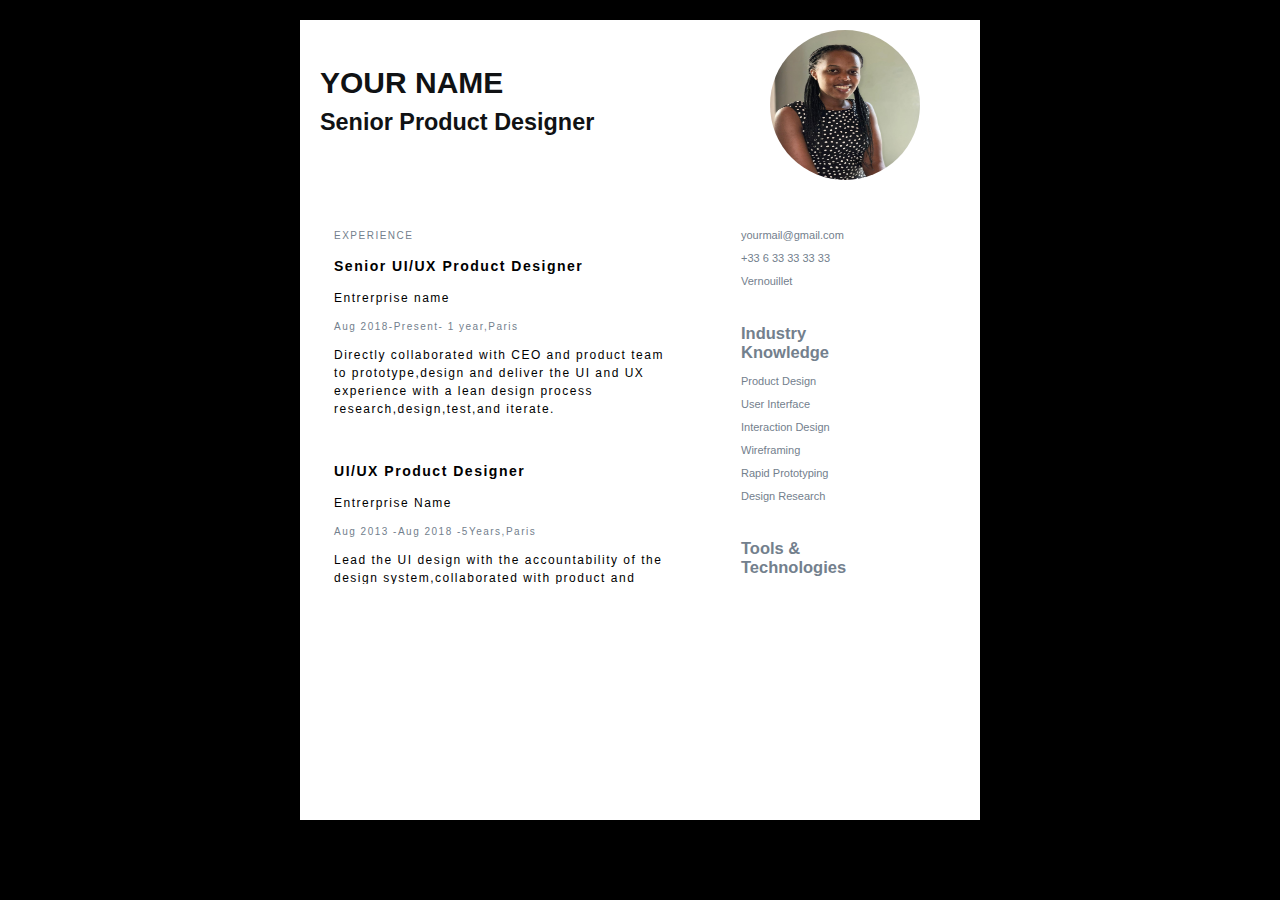
==== index.html @ 4159f377 "second commit" ====
<!DOCTYPE html>
<html lang="en">

<head>
    <meta charset="UTF-8">
    <meta http-equiv="X-UA-Compatible" content="IE=edge">
    <meta name="viewport" content="width=device-width, initial-scale=1.0">
    <link rel="stylesheet" href="./css/style.css">
    <title>CV</title>
</head>

<body>
    <main>
        <div class="header">
            <div id="text">
                <h2>YOUR NAME</h2>
                <h3>Senior Product Designer</h3>
            </div>
            <div id="profile">
                <Center><img src="../Picture.jpeg"></Center>
            </div>
        </div>
        <div class="bodyGen">
            <div id="experience">

                <p class="date">EXPERIENCE</p>
                <h3>Senior UI/UX Product Designer</h3>
                <p>Entrerprise name</p>
                <p class="date">Aug 2018-Present- 1 year,Paris</p>
                <p>Directly collaborated with CEO and product team to
                    prototype,design and deliver the UI and UX experience
                    with a lean design process research,design,test,and iterate.
                </p>
                </br>
                <h3>UI/UX Product Designer</h3>
                <p>Entrerprise Name</p>
                <p class="date">Aug 2013 -Aug 2018 -5Years,Paris</p>
                <p>Lead the UI design with the accountability
                    of the design system,collaborated with product
                    and development teams on core projects to improve
                    product interfaces and experiences.
                </p>
                </br>
                <h3>UI Designer</h3>
                <p>Entrerprise Name</p>
                <p class="date">Aug 2012- July 2013- 1 year,Paris</p>
                <p>Designed mobile UI applications for Orange R&D
                    departement,BNP,Paribas,La Poste,Le Cned...
                </p>
                </br>

                <h3>Graphic Designer</h3>
                <p>Entrerprise name</p>
                <p class="date">sept 2010- july2012 - 2 years,Paris</p>
                <p>Designed print and web applications for Pau Brasil,
                    Renault,Le theatre du Mantois,La mairie de Mantes la
                    la ville...
                </p>
                </br>
                <p class="date">EDUCATION</p>
                <h3>Bachelor European in Graphic Design</h3>
                <h>school name</h></br>
                <h class="date">2009-2010,Bagnolet</h>
                </br>
                <h3>BTS Communication Visuelle option Multimedia</h3>
                <p>School name</p>
                <p class="date">2007-2009,Bagnolet</p>
            </div>
            <div id="address">
                <p>yourmail@gmail.com</p>
                <p>+33 6 33 33 33 33 </p>
                <p>Vernouillet</p>
                </br>
                <h2>Industry Knowledge</h2>
                <p>Product Design</p>
                <p>User Interface</p>
                <p>Interaction Design</p>
                <p>Wireframing</p>
                <p>Rapid Prototyping</p>
                <p>Design Research</p>
                </br>
                <h2>Tools & Technologies</h2>
                <p>Figma,Sketch,Protopie</p>
                <p>Framer,Invision,Abstract</p>
                <p>Zeplin,Google Analytics</p>
                <p>Amplitude,Fullstory...</p>
                </br>
                <h2>Other Skills</h2>
                <p>HTML,CSS,jQuery</p>
                </br>
                <h2>Languages</h2>
                <p>French(native)</p>
                <p>English(professionnal)</p>
                </br>
                <h2>Social</h2>
                <p>yoursite.com</p>
                <p>linkedin.com/in/yourname</p>
                <p>dribbble.com/yourname</p>

            </div>
        </div>
        </div>

    </main>
</body>

</html>
---- css/style.css ----
@media screen and (max-width: 480px){
    *{
        box-sizing:border-box;
    }
    html,
    body{
    background-color: black;
    margin:0px;
    padding: 0px;
    padding-left: 4%; 
    padding-right: 4%;
    
    }
    main{
        width: 100%;
        height: 1200px;
        background-color: #fff;
    }
   
   
    .header{
        height: auto;   
        display: flex;
        justify-content: space-between;
        flex-wrap: wrap-reverse;
        padding-right: 10px;
    }
   
   
    #text{
        /* background-color: burlywood; */
        width: 300px;
        padding: 10px;
        font-family: Arial;
        font-size: 10px;
        line-height: 15px;
        color: #101214;
    }

    #text:hover{
        color: brown;
    }
    
    .bodyGen{
    /* background: cornflowerblue; */
        display: flex;
        flex-wrap: wrap-reverse;
    }
    #profile{
        /* background-color: blue; */
        width: 250px;
        padding-top: 20px;
    
    }
    img{
        width: 150px;
        height: 150px;
        border-radius: 50%;
        /* padding-top: 20px; */
    }
    
    
    #experience{
        
        overflow:hidden;
        overflow-y: scroll;
    
        width: 407px;
        height: 400px;
    
        font-size: 12px;
        line-height: 18px;
        letter-spacing: 1.5px;
        /* background: #E5E5E5; */
        padding: 5%;
        font-family: Arial, Helvetica, sans-serif;
    
    } 
    #address{
        padding: 5%;
        overflow:hidden;
        overflow-y: scroll;
    
        width: 200px;
        height: 400px;
        color: #73808D;
        font-family: Arial, Helvetica, sans-serif;
        font-size: 11px;
    }
    
    .date{
        color: #73808D;
        font-size: 10px;
        line-height: 15px;
    }
    

    }

@media screen and (min-width: 481px)and (max-width: 1440px){
    *{
        box-sizing:border-box;
    }
    html,
    body{
    background-color: black;
    margin:0px;
    padding: 0px;
    padding-left: 150px; 
    padding-right: 150px;
    padding-top: 10px;
    
    }
    main{
        width: 100%;
        height: 800px;
        background-color: #fff;
    }
    
    .header{
        height: auto;   
        display: flex;
        justify-content: space-between;
        flex-wrap: wrap-reverse;
        padding-right: 10px;
        padding-top: 10px;
    }
    #text{
        /* background-color: burlywood; */
        width: 350px;
        padding: 20px;
        font-family: Arial;
        font-size: 20px;
        line-height: 15px;
        color: #101214;
    }
    #text:hover{
        color: brown;
    }
    
    .bodyGen{
    /* background: cornflowerblue; */
    display: flex;
    }
    #profile{
        /* background-color: blue; */
        width: 250px;
    
    }
    img{
        width: 150px;
        height: 150px;
        border-radius: 50%;
    }
    
    
    #experience{
        
        overflow:hidden;
        overflow-y: scroll;
    
        width: 407px;
        height: 400px;
    
        font-size: 12px;
        line-height: 18px;
        letter-spacing: 1.5px;
        /* background: #E5E5E5; */
        padding: 5%;
        font-family: Arial, Helvetica, sans-serif;
    
    } 
    #address{
        padding: 5%;
        overflow:hidden;
        overflow-y: scroll;
    
        width: 200px;
        height: 400px;
        color: #73808D;
        font-family: Arial, Helvetica, sans-serif;
        font-size: 11px;
    }
    
    .date{
        color: #73808D;
        font-size: 10px;
        line-height: 15px;
    }
    
}
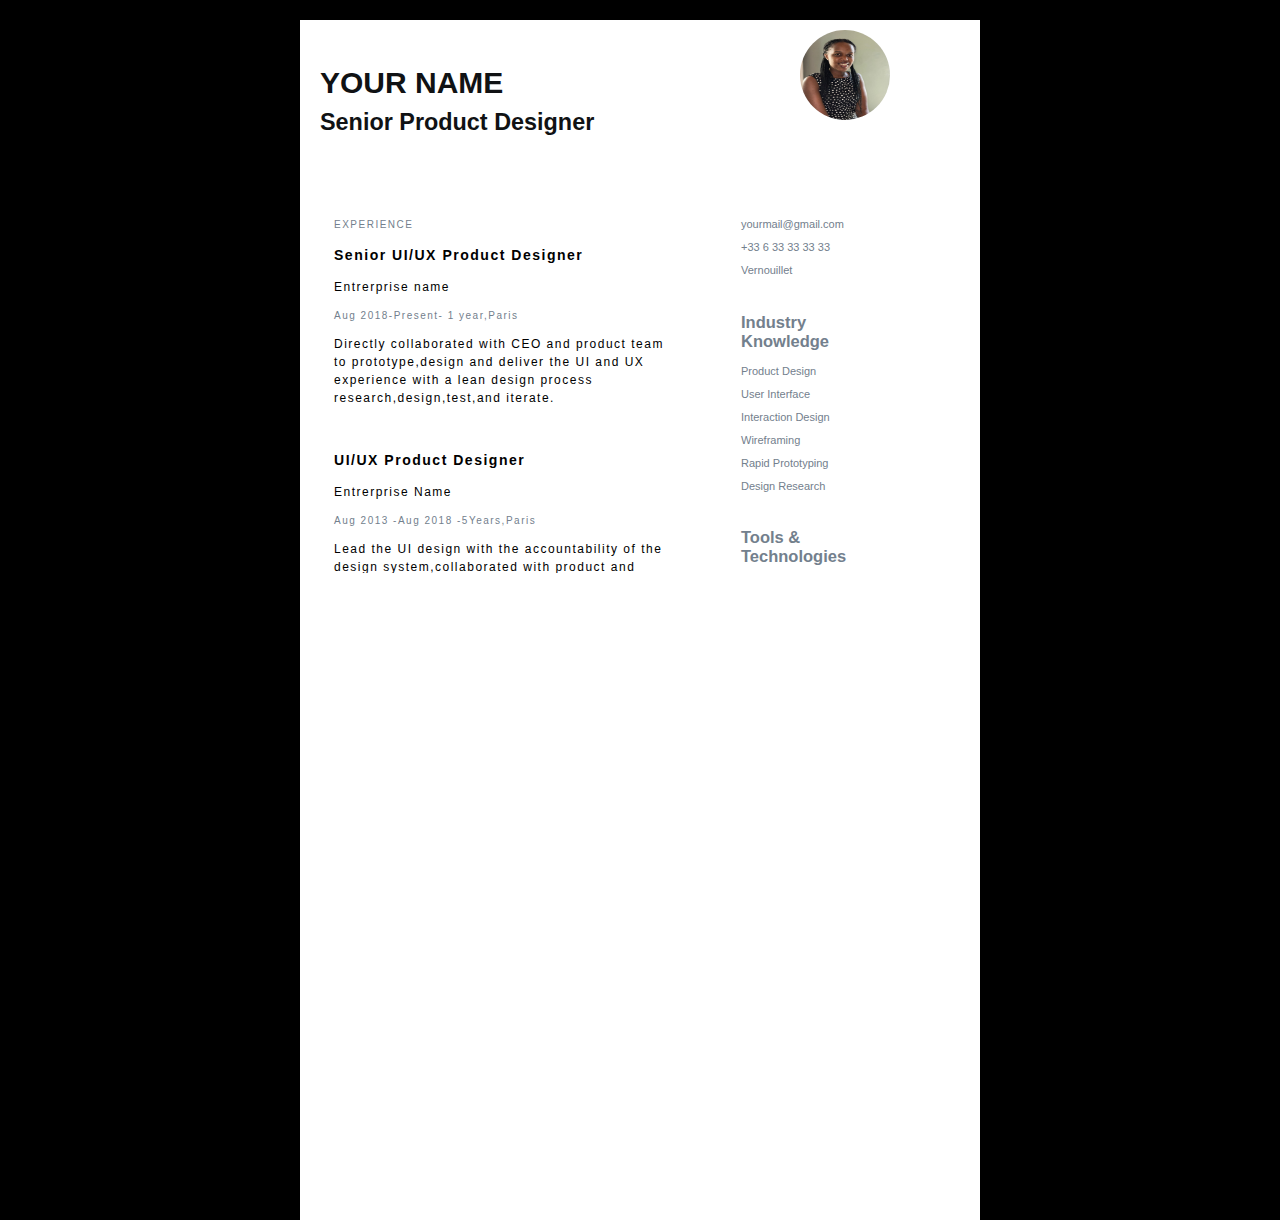
==== commit 72b243a7: "fifth commit" ====
--- a/index.html
+++ b/index.html
@@ -5,7 +5,7 @@
     <meta charset="UTF-8">
     <meta http-equiv="X-UA-Compatible" content="IE=edge">
     <meta name="viewport" content="width=device-width, initial-scale=1.0">
-    <link rel="stylesheet" href="./css/style.css">
+    <link rel="stylesheet" href="./main.css">
     <title>CV</title>
 </head>
 
@@ -17,7 +17,7 @@
                 <h3>Senior Product Designer</h3>
             </div>
             <div id="profile">
-                <Center><img src="../Picture.jpeg"></Center>
+                <Center><img src="Picture.jpeg"></Center>
             </div>
         </div>
         <div class="bodyGen">
@@ -102,6 +102,7 @@
         </div>
 
     </main>
+
 </body>
 
 </html>--- a/main.css
+++ b/main.css
@@ -0,0 +1,200 @@
+
+@media screen and (max-width: 480px){
+    *{
+        box-sizing:border-box;
+    }
+    html,
+    body{
+    background-color: black;
+    margin:0px;
+    padding: 0px;
+    padding-left: 4%; 
+    padding-right: 4%;
+    
+    }
+    main{
+        width: 100%;
+        height: 1200px;
+        background-color: #fff;
+    }
+   
+   
+    .header{
+        height: auto;   
+        display: flex;
+        justify-content: space-between;
+        flex-wrap: wrap-reverse;
+        padding-right: 10px;
+    }
+   
+   
+    #text{
+        /* background-color: burlywood; */
+        width: 300px;
+        padding: 10px;
+        font-family: Arial;
+        font-size: 10px;
+        line-height: 15px;
+        color: #101214;
+    }
+
+    #text:hover{
+        color: brown;
+    }
+    
+    .bodyGen{
+    /* background: cornflowerblue; */
+        display: flex;
+        flex-wrap: wrap-reverse;
+    }
+    #profile{
+        /* background-color: blue; */
+        width: 250px;
+        padding-top: 20px;
+    
+    }
+    img{
+        width: 150px;
+        height: 150px;
+        border-radius: 50%;
+        /* padding-top: 20px; */
+    }
+    
+    
+    #experience{
+        
+        overflow:hidden;
+        overflow-y: scroll; 
+    
+        width: 407px;
+        height: 400px;
+    
+        font-size: 12px;
+        line-height: 18px;
+        letter-spacing: 1.5px;
+        /* background: #E5E5E5; */
+        padding: 5%;
+        font-family: Arial, Helvetica, sans-serif;
+    
+    } 
+    #address{
+        padding: 5%;
+        overflow:hidden;
+        overflow-y: scroll; 
+    
+        width: 200px;
+        height: 400px;
+        color: #73808D;
+        font-family: Arial, Helvetica, sans-serif;
+        font-size: 11px;
+    }
+    
+    .date{
+        color: #73808D;
+        font-size: 10px;
+        line-height: 15px;
+    }
+    
+
+    }
+
+@media screen and (min-width: 481px)and (max-width: 1440px){
+    *{
+        box-sizing:border-box;
+    }
+    html,
+    body{
+    background-color: black;
+    margin:0px;
+    padding: 0px;
+    padding-left: 150px; 
+    padding-right: 150px;
+    padding-top: 10px;
+    
+    }
+    main{
+        width: 100%;
+        height: 1200px;
+        background-color: #fff;
+    }
+    
+    .header{
+        height: auto;   
+        display: flex;
+        justify-content: space-between;
+        flex-wrap: wrap-reverse;
+        padding-right: 10px;
+        padding-top: 10px;
+    }
+
+    .sticky {
+        position: fixed;
+        top: 0;
+        width: 100%
+      }
+
+
+    #text{
+        /* background-color: burlywood; */
+        width: 350px;
+        padding: 20px;
+        font-family: Arial;
+        font-size: 20px;
+        line-height: 15px;
+        color: #101214;
+    }
+    #text:hover{
+        color: brown;
+    }
+    
+    .bodyGen{
+    /* background: cornflowerblue; */
+    display: flex;
+    }
+    #profile{
+        /* background-color: blue;  */
+        width: 250px;
+    
+    }
+    img{
+        width: 90px;
+        height: 90px;
+        border-radius: 50%;
+    }
+    
+    
+    #experience{
+        
+        overflow:hidden;
+        overflow-y: scroll; 
+    
+        width: 407px;
+        height: 400px;
+    
+        font-size: 12px;
+        line-height: 18px;
+        letter-spacing: 1.5px;
+        /* background: #E5E5E5; */
+        padding: 5%;
+        font-family: Arial, Helvetica, sans-serif;
+    
+    } 
+    #address{
+        padding: 5%;
+        overflow:hidden;
+        overflow-y: scroll; 
+    
+        width: 200px;
+        height: 400px;
+        color: #73808D;
+        font-family: Arial, Helvetica, sans-serif;
+        font-size: 11px;
+    }
+    
+    .date{
+        color: #73808D;
+        font-size: 10px;
+        line-height: 15px;
+    }
+    
+}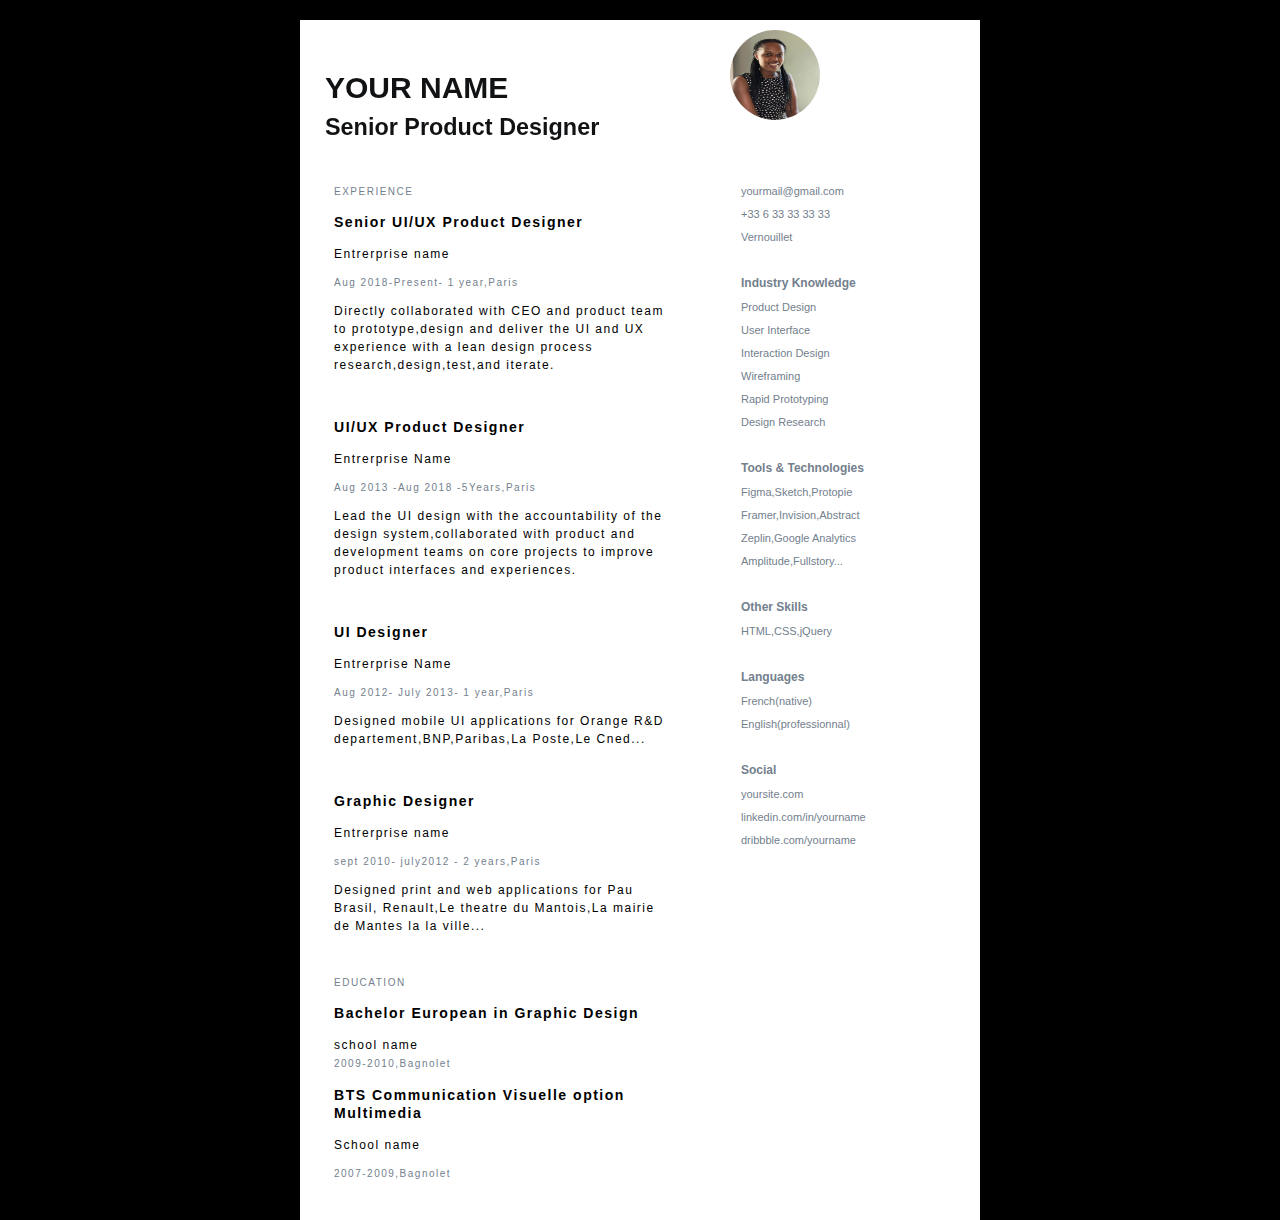
==== commit fa883111: "commit eight" ====
--- a/index.html
+++ b/index.html
@@ -17,7 +17,7 @@
                 <h3>Senior Product Designer</h3>
             </div>
             <div id="profile">
-                <Center><img src="Picture.jpeg"></Center>
+                <center><img src="Picture.jpeg"></center>
             </div>
         </div>
         <div class="bodyGen">
@@ -71,7 +71,7 @@
                 <p>+33 6 33 33 33 33 </p>
                 <p>Vernouillet</p>
                 </br>
-                <h2>Industry Knowledge</h2>
+                <h2 class="titleOne">Industry Knowledge</h2>
                 <p>Product Design</p>
                 <p>User Interface</p>
                 <p>Interaction Design</p>
@@ -79,28 +79,26 @@
                 <p>Rapid Prototyping</p>
                 <p>Design Research</p>
                 </br>
-                <h2>Tools & Technologies</h2>
+                <h2 class="titleOne">Tools & Technologies</h2>
                 <p>Figma,Sketch,Protopie</p>
                 <p>Framer,Invision,Abstract</p>
                 <p>Zeplin,Google Analytics</p>
                 <p>Amplitude,Fullstory...</p>
                 </br>
-                <h2>Other Skills</h2>
+                <h2 class="titleOne">Other Skills</h2>
                 <p>HTML,CSS,jQuery</p>
                 </br>
-                <h2>Languages</h2>
+                <h2 class="titleOne">Languages</h2>
                 <p>French(native)</p>
                 <p>English(professionnal)</p>
                 </br>
-                <h2>Social</h2>
+                <h2 class="titleOne">Social</h2>
                 <p>yoursite.com</p>
                 <p>linkedin.com/in/yourname</p>
                 <p>dribbble.com/yourname</p>
 
             </div>
         </div>
-        </div>
-
     </main>
 
 </body>
--- a/main.css
+++ b/main.css
@@ -14,7 +14,7 @@
     }
     main{
         width: 100%;
-        height: 1200px;
+        height: 800px;
         background-color: #fff;
     }
    
@@ -125,19 +125,20 @@
         flex-wrap: wrap-reverse;
         padding-right: 10px;
         padding-top: 10px;
-    }
-
-    .sticky {
+
         position: fixed;
-        top: 0;
-        width: 100%
-      }
-
+        z-index: 10;
+    }
+
+    
+    .titleOne{
+        font-size: 12px;
+    }
 
     #text{
         /* background-color: burlywood; */
         width: 350px;
-        padding: 20px;
+        padding: 25px;
         font-family: Arial;
         font-size: 20px;
         line-height: 15px;
@@ -150,6 +151,9 @@
     .bodyGen{
     /* background: cornflowerblue; */
     display: flex;
+    z-index: 1;
+    padding-top: 120px;
+
     }
     #profile{
         /* background-color: blue;  */
@@ -165,8 +169,8 @@
     
     #experience{
         
-        overflow:hidden;
-        overflow-y: scroll; 
+        /* overflow:hidden;
+        overflow-y: scroll;  */
     
         width: 407px;
         height: 400px;
@@ -181,8 +185,8 @@
     } 
     #address{
         padding: 5%;
-        overflow:hidden;
-        overflow-y: scroll; 
+        /* overflow:hidden;
+        overflow-y: scroll;  */
     
         width: 200px;
         height: 400px;
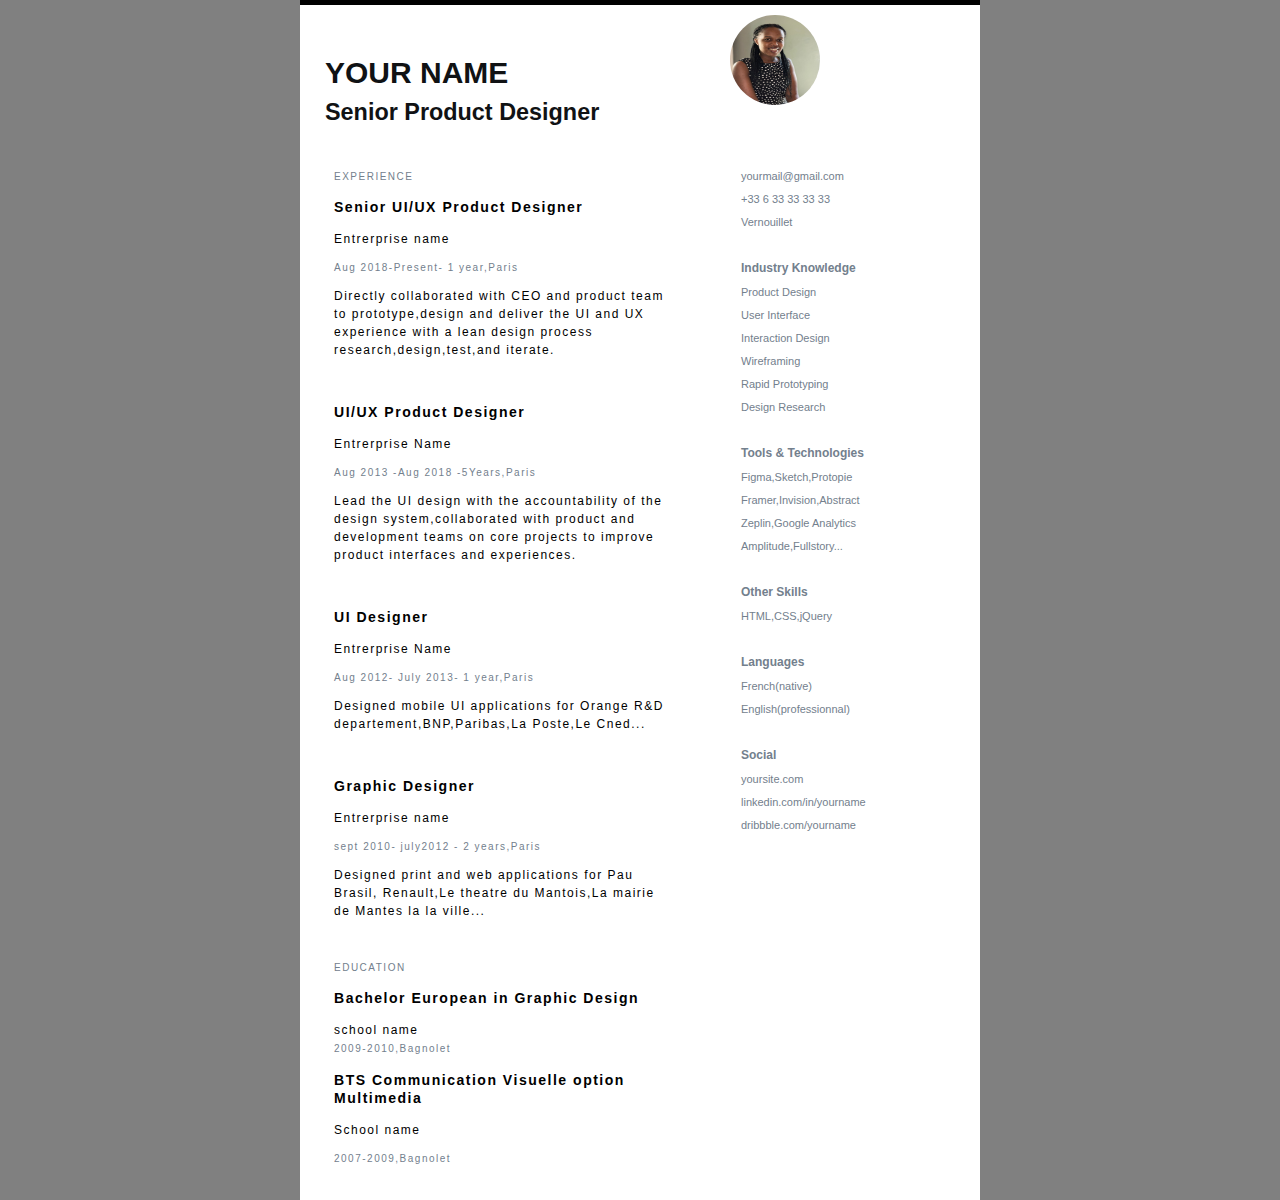
==== commit e4241132: "commit fifteen" ====
--- a/index.html
+++ b/index.html
@@ -11,6 +11,7 @@
 
 <body>
     <main>
+        <div class="black"></div>
         <div class="header">
             <div id="text">
                 <h2>YOUR NAME</h2>
--- a/main.css
+++ b/main.css
@@ -8,26 +8,35 @@
     background-color: black;
     margin:0px;
     padding: 0px;
-    padding-left: 4%; 
-    padding-right: 4%;
+    padding-left: 2%; 
+    padding-right: 2%;
     
     }
     main{
         width: 100%;
-        height: 800px;
+        height: 2200px;
         background-color: #fff;
     }
    
    
     .header{
-        height: auto;   
+        /* height: auto;    */
         display: flex;
-        justify-content: space-between;
+        /* justify-content: space-between; */
         flex-wrap: wrap-reverse;
-        padding-right: 10px;
+        padding-right: 20px;
+        padding-left: 20px;
+        /* padding-bottom: 170px; */
+        background-color: white;
+
+        position: fixed;
+        z-index: 10;
     }
    
-   
+    .titleOne{
+        font-size: 12px;
+        font-weight: 10px;
+    }
     #text{
         /* background-color: burlywood; */
         width: 300px;
@@ -43,9 +52,13 @@
     }
     
     .bodyGen{
-    /* background: cornflowerblue; */
+     /* background: cornflowerblue; */
         display: flex;
-        flex-wrap: wrap-reverse;
+        flex-wrap: wrap-reverse; 
+        /* padding-top: 120px; */
+        /* position: static; */
+        z-index: 1;
+        padding-top: 250px;
     }
     #profile{
         /* background-color: blue; */
@@ -57,15 +70,19 @@
         width: 150px;
         height: 150px;
         border-radius: 50%;
+        
         /* padding-top: 20px; */
     }
     
     
     #experience{
-        
+/*         
         overflow:hidden;
-        overflow-y: scroll; 
-    
+        overflow-y: scroll;  */
+
+        padding-left: 7%;
+        padding-right: 7%;
+
         width: 407px;
         height: 400px;
     
@@ -73,15 +90,17 @@
         line-height: 18px;
         letter-spacing: 1.5px;
         /* background: #E5E5E5; */
-        padding: 5%;
+        /* padding: 5%; */
         font-family: Arial, Helvetica, sans-serif;
     
     } 
     #address{
-        padding: 5%;
-        overflow:hidden;
+        padding-left: 5%;
+        padding-right: 5%;
+        padding-bottom: 700px;
+        /* overflow:hidden;
         overflow-y: scroll; 
-    
+     */
         width: 200px;
         height: 400px;
         color: #73808D;
@@ -104,18 +123,25 @@
     }
     html,
     body{
-    background-color: black;
+    background-color: grey;
     margin:0px;
     padding: 0px;
     padding-left: 150px; 
     padding-right: 150px;
-    padding-top: 10px;
-    
+    /* padding-top: 10px; */
+    
+    }
+    .black{
+        background-color: black;
+        position: relative;
+        
+        height: 5px;
     }
     main{
         width: 100%;
         height: 1200px;
         background-color: #fff;
+        /* padding-top: 10px; */
     }
     
     .header{
@@ -125,6 +151,7 @@
         flex-wrap: wrap-reverse;
         padding-right: 10px;
         padding-top: 10px;
+        background-color: white;
 
         position: fixed;
         z-index: 10;
@@ -133,6 +160,7 @@
     
     .titleOne{
         font-size: 12px;
+        font-weight: 20px;
     }
 
     #text{
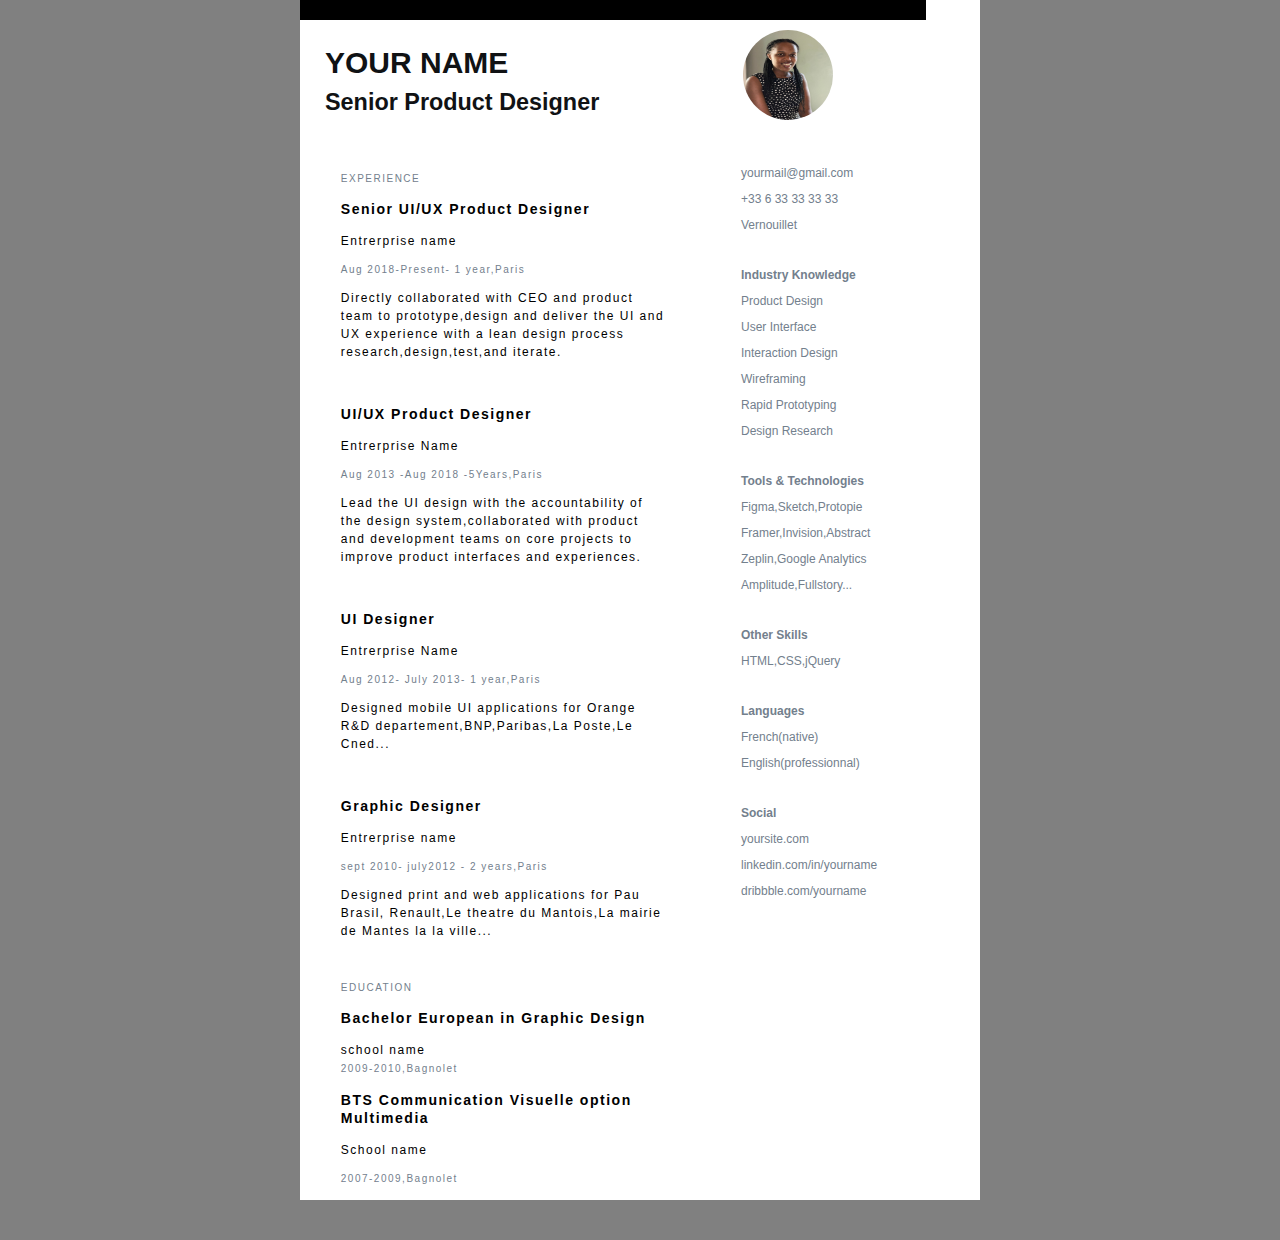
==== commit 736d504f: "Additional of Random color on title" ====
--- a/index.html
+++ b/index.html
@@ -11,10 +11,10 @@
 
 <body>
     <main>
-        <div class="black"></div>
+        <!-- <div class="black"></div> -->
         <div class="header">
             <div id="text">
-                <h2>YOUR NAME</h2>
+                <h2 id="textOne">YOUR NAME</h2>
                 <h3>Senior Product Designer</h3>
             </div>
             <div id="profile">
@@ -101,7 +101,20 @@
             </div>
         </div>
     </main>
+    <script>
+        document.getElementById("text").onclick = function () {
+            var x, y, z, random_col;
+            x = Math.round(Math.random() * 256);
+            y = Math.round(Math.random() * 256);
+            z = Math.round(Math.random() * 256);
+            random_col = 'rgb(' + x + ',' + y + ',' + z + ')';
 
+            document.getElementById("text").style.color = random_col;
+        }
+
+
+
+    </script>
 </body>
 
 </html>--- a/main.css
+++ b/main.css
@@ -20,15 +20,12 @@
    
    
     .header{
-        /* height: auto;    */
+    
         display: flex;
-        /* justify-content: space-between; */
         flex-wrap: wrap-reverse;
         padding-right: 20px;
         padding-left: 20px;
-        /* padding-bottom: 170px; */
         background-color: white;
-
         position: fixed;
         z-index: 10;
     }
@@ -38,7 +35,6 @@
         font-weight: 10px;
     }
     #text{
-        /* background-color: burlywood; */
         width: 300px;
         padding: 10px;
         font-family: Arial;
@@ -52,16 +48,14 @@
     }
     
     .bodyGen{
-     /* background: cornflowerblue; */
+     
         display: flex;
         flex-wrap: wrap-reverse; 
-        /* padding-top: 120px; */
-        /* position: static; */
         z-index: 1;
         padding-top: 250px;
     }
     #profile{
-        /* background-color: blue; */
+        
         width: 250px;
         padding-top: 20px;
     
@@ -70,27 +64,17 @@
         width: 150px;
         height: 150px;
         border-radius: 50%;
-        
-        /* padding-top: 20px; */
     }
     
     
     #experience{
-/*         
-        overflow:hidden;
-        overflow-y: scroll;  */
-
         padding-left: 7%;
         padding-right: 7%;
-
         width: 407px;
         height: 400px;
-    
         font-size: 12px;
         line-height: 18px;
         letter-spacing: 1.5px;
-        /* background: #E5E5E5; */
-        /* padding: 5%; */
         font-family: Arial, Helvetica, sans-serif;
     
     } 
@@ -98,9 +82,6 @@
         padding-left: 5%;
         padding-right: 5%;
         padding-bottom: 700px;
-        /* overflow:hidden;
-        overflow-y: scroll; 
-     */
         width: 200px;
         height: 400px;
         color: #73808D;
@@ -128,31 +109,20 @@
     padding: 0px;
     padding-left: 150px; 
     padding-right: 150px;
-    /* padding-top: 10px; */
+    padding-bottom: 20px;
+    }
     
-    }
-    .black{
-        background-color: black;
-        position: relative;
-        
-        height: 5px;
-    }
     main{
         width: 100%;
-        height: 1200px;
-        background-color: #fff;
-        /* padding-top: 10px; */
     }
     
     .header{
-        height: auto;   
+    
         display: flex;
         justify-content: space-between;
         flex-wrap: wrap-reverse;
         padding-right: 10px;
-        padding-top: 10px;
-        background-color: white;
-
+        background-color: black;
         position: fixed;
         z-index: 10;
     }
@@ -164,28 +134,34 @@
     }
 
     #text{
-        /* background-color: burlywood; */
+        
         width: 350px;
-        padding: 25px;
+        padding-left: 25px;
+        padding-right: 25px;
+        padding-bottom: 25px;
         font-family: Arial;
         font-size: 20px;
         line-height: 15px;
         color: #101214;
-    }
-    #text:hover{
-        color: brown;
+        background-color: white;
+        padding-top: 10px;
+        margin-top: 20px;
     }
     
     .bodyGen{
-    /* background: cornflowerblue; */
     display: flex;
     z-index: 1;
     padding-top: 120px;
+    background-color: #fff;
+    height: 1200px;
 
     }
     #profile{
-        /* background-color: blue;  */
-        width: 250px;
+        background-color: white; 
+        width: 276px;
+        margin-right: -10px;
+        padding-top: 10px;
+        margin-top: 20px;
     
     }
     img{
@@ -197,30 +173,21 @@
     
     #experience{
         
-        /* overflow:hidden;
-        overflow-y: scroll;  */
-    
         width: 407px;
         height: 400px;
-    
         font-size: 12px;
         line-height: 18px;
         letter-spacing: 1.5px;
-        /* background: #E5E5E5; */
-        padding: 5%;
+        padding: 6%;
         font-family: Arial, Helvetica, sans-serif;
-    
     } 
     #address{
         padding: 5%;
-        /* overflow:hidden;
-        overflow-y: scroll;  */
-    
         width: 200px;
         height: 400px;
         color: #73808D;
         font-family: Arial, Helvetica, sans-serif;
-        font-size: 11px;
+        font-size: 12px;
     }
     
     .date{
